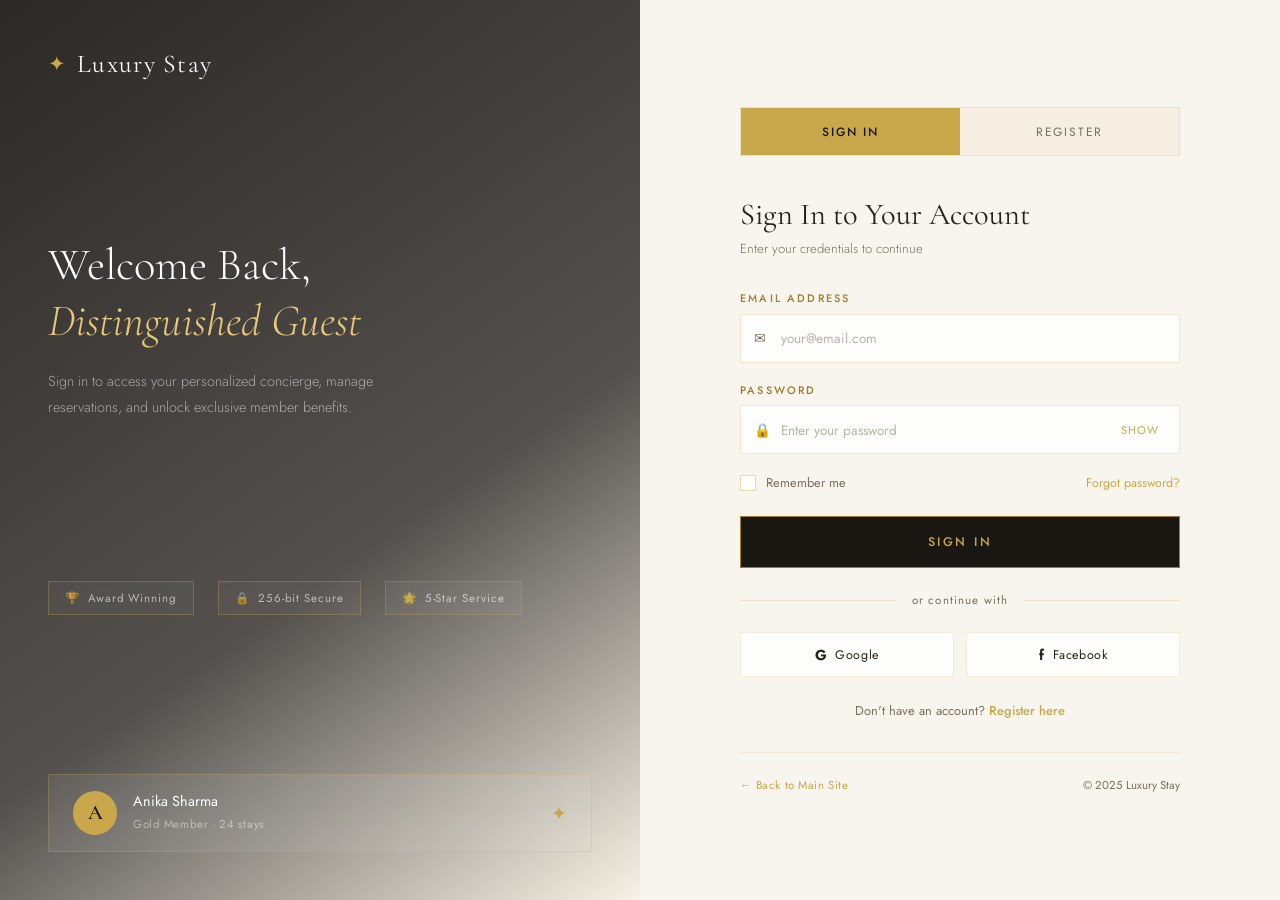
==== login.html @ 1ca8ef00 "Add files via upload" ====
<!DOCTYPE html>
<html lang="en">
<head>
  <meta charset="UTF-8"/>
  <meta name="viewport" content="width=device-width, initial-scale=1.0"/>
  <title>Luxury Stay — Sign In</title>
  <link rel="stylesheet" href="login.css"/>
  <link href="https://fonts.googleapis.com/css2?family=Cormorant+Garamond:ital,wght@0,300;0,400;0,600;1,300;1,400&family=Jost:wght@300;400;500&display=swap" rel="stylesheet"/>
</head>
<body>

  <!-- BACKGROUND PANELS -->
  <div class="bg-split">
    <div class="bg-left">
      <div class="bg-img" style="background-image:url('https://images.unsplash.com/photo-1520250497591-112f2f40a3f4?w=1200')"></div>
      <div class="bg-left-overlay"></div>
      <div class="bg-left-content">
        <div class="brand">
          <span class="logo-symbol">✦</span>
          <span class="logo-text">Luxury Stay</span>
        </div>
        <div class="tagline">
          <h2>Welcome Back,<br/><em>Distinguished Guest</em></h2>
          <p>Sign in to access your personalized concierge, manage reservations, and unlock exclusive member benefits.</p>
        </div>
        <div class="trust-badges">
          <div class="badge"><span>🏆</span><span>Award Winning</span></div>
          <div class="badge"><span>🔒</span><span>256-bit Secure</span></div>
          <div class="badge"><span>🌟</span><span>5-Star Service</span></div>
        </div>
        <div class="floating-card">
          <div class="fc-avatar">A</div>
          <div class="fc-text">
            <strong>Anika Sharma</strong>
            <span>Gold Member · 24 stays</span>
          </div>
          <div class="fc-badge">✦</div>
        </div>
      </div>
    </div>

    <div class="bg-right">
      <div class="form-container">

        <!-- TAB SWITCHER -->
        <div class="tab-switcher">
          <button class="tab active" id="tabLogin" onclick="switchTab('login')">Sign In</button>
          <button class="tab" id="tabRegister" onclick="switchTab('register')">Register</button>
          <div class="tab-slider" id="tabSlider"></div>
        </div>

        <!-- LOGIN FORM -->
        <div class="auth-form" id="loginForm">
          <div class="form-header">
            <h3>Sign In to Your Account</h3>
            <p>Enter your credentials to continue</p>
          </div>

          <form onsubmit="handleLogin(event)">
            <div class="field-group">
              <label>Email Address</label>
              <div class="input-wrap">
                <span class="input-icon">✉</span>
                <input type="email" id="loginEmail" placeholder="your@email.com" required autocomplete="email"/>
              </div>
            </div>

            <div class="field-group">
              <label>Password</label>
              <div class="input-wrap">
                <span class="input-icon">🔒</span>
                <input type="password" id="loginPassword" placeholder="Enter your password" required autocomplete="current-password"/>
                <button type="button" class="toggle-pw" onclick="togglePassword('loginPassword', this)">Show</button>
              </div>
            </div>

            <div class="form-extras">
              <label class="remember-me">
                <input type="checkbox" id="rememberMe"/>
                <span class="checkmark"></span>
                Remember me
              </label>
              <a href="#" class="forgot-link" onclick="showForgot()">Forgot password?</a>
            </div>

            <button type="submit" class="btn-auth" id="loginBtn">
              <span class="btn-text">Sign In</span>
              <span class="btn-loader" style="display:none">⟳</span>
            </button>

            <div class="divider"><span>or continue with</span></div>

            <div class="social-auth">
              <button type="button" class="social-auth-btn" onclick="socialLogin('Google')">
                <span>G</span> Google
              </button>
              <button type="button" class="social-auth-btn" onclick="socialLogin('Facebook')">
                <span>f</span> Facebook
              </button>
            </div>
          </form>

          <p class="switch-text">Don't have an account? <a onclick="switchTab('register')">Register here</a></p>
        </div>

        <!-- REGISTER FORM -->
        <div class="auth-form hidden" id="registerForm">
          <div class="form-header">
            <h3>Create Your Account</h3>
            <p>Join thousands of luxury travelers</p>
          </div>

          <form onsubmit="handleRegister(event)">
            <div class="field-row">
              <div class="field-group">
                <label>First Name</label>
                <div class="input-wrap">
                  <span class="input-icon">👤</span>
                  <input type="text" placeholder="First name" required/>
                </div>
              </div>
              <div class="field-group">
                <label>Last Name</label>
                <div class="input-wrap">
                  <input type="text" placeholder="Last name" required/>
                </div>
              </div>
            </div>

            <div class="field-group">
              <label>Email Address</label>
              <div class="input-wrap">
                <span class="input-icon">✉</span>
                <input type="email" id="regEmail" placeholder="your@email.com" required/>
              </div>
            </div>

            <div class="field-group">
              <label>Phone Number</label>
              <div class="input-wrap">
                <span class="input-icon">📱</span>
                <input type="tel" placeholder="+91 00000 00000"/>
              </div>
            </div>

            <div class="field-group">
              <label>Password</label>
              <div class="input-wrap">
                <span class="input-icon">🔒</span>
                <input type="password" id="regPassword" placeholder="Min. 8 characters" required oninput="checkStrength(this.value)"/>
                <button type="button" class="toggle-pw" onclick="togglePassword('regPassword', this)">Show</button>
              </div>
              <div class="pw-strength" id="pwStrength">
                <div class="strength-bar"><div class="strength-fill" id="strengthFill"></div></div>
                <span id="strengthLabel"></span>
              </div>
            </div>

            <div class="field-group">
              <label>Confirm Password</label>
              <div class="input-wrap">
                <span class="input-icon">🔒</span>
                <input type="password" id="regConfirm" placeholder="Repeat password" required/>
              </div>
            </div>

            <label class="terms-check">
              <input type="checkbox" required/>
              <span class="checkmark"></span>
              I agree to the <a href="#">Terms & Conditions</a> and <a href="#">Privacy Policy</a>
            </label>

            <button type="submit" class="btn-auth">
              <span class="btn-text">Create Account</span>
            </button>
          </form>

          <p class="switch-text">Already have an account? <a onclick="switchTab('login')">Sign in</a></p>
        </div>

        <!-- FORGOT PASSWORD -->
        <div class="auth-form hidden" id="forgotForm">
          <div class="form-header">
            <button class="back-btn" onclick="showLogin()">← Back</button>
            <h3>Reset Password</h3>
            <p>Enter your email to receive a reset link</p>
          </div>
          <form onsubmit="handleForgot(event)">
            <div class="field-group">
              <label>Email Address</label>
              <div class="input-wrap">
                <span class="input-icon">✉</span>
                <input type="email" placeholder="your@email.com" required/>
              </div>
            </div>
            <button type="submit" class="btn-auth">Send Reset Link</button>
          </form>
          <div class="forgot-success hidden" id="forgotSuccess">
            <span>📧</span>
            <p>Reset link sent! Check your inbox.</p>
          </div>
        </div>

        <!-- SUCCESS STATE -->
        <div class="login-success hidden" id="loginSuccess">
          <div class="success-icon">✦</div>
          <h3>Welcome Back!</h3>
          <p>Redirecting to your dashboard...</p>
          <div class="success-bar"><div class="success-fill" id="successFill"></div></div>
        </div>

        <div class="form-footer">
          <a href="index.html">← Back to Main Site</a>
          <span>© 2025 Luxury Stay</span>
        </div>
      </div>
    </div>
  </div>

  <script src="login.js"></script>
</body>
</html>
---- login.css ----
/* ========================================
   LUXURY STAY — LOGIN PAGE CSS
======================================== */
@import url('https://fonts.googleapis.com/css2?family=Cormorant+Garamond:ital,wght@0,300;0,400;0,600;1,300;1,400&family=Jost:wght@300;400;500&display=swap');

:root {
  --gold: #C9A84C;
  --gold-light: #e8c97a;
  --gold-dark: #9e7d2e;
  --cream: #F8F4EE;
  --dark: #1a1612;
  --dark-alt: #221e18;
  --dark-mid: #2e2820;
  --text-dark: #2a2218;
  --text-muted: #7a6e5f;
  --white: #ffffff;
  --font-display: 'Cormorant Garamond', serif;
  --font-body: 'Jost', sans-serif;
  --transition: all 0.4s cubic-bezier(0.25, 0.46, 0.45, 0.94);
  --shadow-gold: 0 8px 30px rgba(201,168,76,0.25);
}

*, *::before, *::after { margin: 0; padding: 0; box-sizing: border-box; }

html, body {
  height: 100%;
  font-family: var(--font-body);
  overflow: hidden;
}

/* SPLIT LAYOUT */
.bg-split {
  display: grid;
  grid-template-columns: 1fr 1fr;
  height: 100vh;
}

/* LEFT PANEL */
.bg-left {
  position: relative;
  overflow: hidden;
}

.bg-img {
  position: absolute;
  inset: 0;
  background-size: cover;
  background-position: center;
  animation: slowZoom 20s ease-in-out infinite alternate;
}

@keyframes slowZoom {
  from { transform: scale(1); }
  to   { transform: scale(1.08); }
}

.bg-left-overlay {
  position: absolute;
  inset: 0;
  background: linear-gradient(
    145deg,
    rgba(26,22,18,0.92) 0%,
    rgba(26,22,18,0.75) 60%,
    rgba(201,168,76,0.15) 100%
  );
}

.bg-left-content {
  position: relative;
  z-index: 2;
  height: 100%;
  display: flex;
  flex-direction: column;
  justify-content: space-between;
  padding: 3rem;
}

.brand {
  display: flex;
  align-items: center;
  gap: 0.7rem;
}

.logo-symbol {
  color: var(--gold);
  font-size: 1.3rem;
  animation: spin 8s linear infinite;
}

@keyframes spin {
  from { transform: rotate(0deg); }
  to   { transform: rotate(360deg); }
}

.logo-text {
  font-family: var(--font-display);
  font-size: 1.6rem;
  font-weight: 400;
  color: var(--white);
  letter-spacing: 0.05em;
}

.tagline h2 {
  font-family: var(--font-display);
  font-size: clamp(2rem, 3.5vw, 3rem);
  font-weight: 300;
  color: var(--white);
  line-height: 1.25;
  margin-bottom: 1.2rem;
}

.tagline h2 em {
  font-style: italic;
  color: var(--gold-light);
}

.tagline p {
  font-size: 0.9rem;
  color: rgba(255,255,255,0.55);
  line-height: 1.8;
  font-weight: 300;
  max-width: 380px;
}

.trust-badges {
  display: flex;
  gap: 1.5rem;
  flex-wrap: wrap;
}

.badge {
  display: flex;
  align-items: center;
  gap: 0.5rem;
  padding: 0.5rem 1rem;
  border: 1px solid rgba(201,168,76,0.3);
  font-size: 0.72rem;
  letter-spacing: 0.08em;
  color: rgba(255,255,255,0.6);
  backdrop-filter: blur(4px);
  background: rgba(255,255,255,0.04);
}

/* Floating member card */
.floating-card {
  display: flex;
  align-items: center;
  gap: 1rem;
  padding: 1rem 1.5rem;
  background: rgba(255,255,255,0.07);
  border: 1px solid rgba(201,168,76,0.25);
  backdrop-filter: blur(12px);
  animation: floatCard 4s ease-in-out infinite;
}

@keyframes floatCard {
  0%, 100% { transform: translateY(0); }
  50%       { transform: translateY(-8px); }
}

.fc-avatar {
  width: 44px;
  height: 44px;
  border-radius: 50%;
  background: var(--gold);
  color: var(--dark);
  display: flex;
  align-items: center;
  justify-content: center;
  font-family: var(--font-display);
  font-size: 1.3rem;
  font-weight: 600;
  flex-shrink: 0;
}

.fc-text strong {
  display: block;
  color: var(--white);
  font-size: 0.9rem;
  font-weight: 400;
}

.fc-text span {
  font-size: 0.72rem;
  color: rgba(255,255,255,0.45);
  letter-spacing: 0.05em;
}

.fc-badge {
  margin-left: auto;
  color: var(--gold);
  font-size: 1.2rem;
}

/* RIGHT PANEL */
.bg-right {
  background: var(--cream);
  display: flex;
  align-items: center;
  justify-content: center;
  overflow-y: auto;
  padding: 2rem;
}

.form-container {
  width: 100%;
  max-width: 440px;
  animation: slideUp 0.6s ease forwards;
}

@keyframes slideUp {
  from { opacity: 0; transform: translateY(30px); }
  to   { opacity: 1; transform: translateY(0); }
}

/* TAB SWITCHER */
.tab-switcher {
  display: flex;
  position: relative;
  background: rgba(201,168,76,0.08);
  border: 1px solid rgba(201,168,76,0.2);
  margin-bottom: 2.5rem;
  overflow: hidden;
}

.tab {
  flex: 1;
  padding: 0.9rem;
  background: none;
  border: none;
  font-family: var(--font-body);
  font-size: 0.75rem;
  letter-spacing: 0.15em;
  text-transform: uppercase;
  color: var(--text-muted);
  cursor: pointer;
  position: relative;
  z-index: 1;
  transition: color 0.3s ease;
}

.tab.active { color: var(--dark); font-weight: 500; }

.tab-slider {
  position: absolute;
  top: 0;
  left: 0;
  width: 50%;
  height: 100%;
  background: var(--gold);
  transition: transform 0.4s cubic-bezier(0.25, 0.46, 0.45, 0.94);
  z-index: 0;
}

.tab-slider.right { transform: translateX(100%); }

/* FORM HEADER */
.form-header {
  margin-bottom: 2rem;
}

.form-header h3 {
  font-family: var(--font-display);
  font-size: 1.9rem;
  font-weight: 400;
  color: var(--text-dark);
  margin-bottom: 0.4rem;
}

.form-header p {
  font-size: 0.82rem;
  color: var(--text-muted);
  font-weight: 300;
}

.back-btn {
  background: none;
  border: none;
  color: var(--gold);
  font-family: var(--font-body);
  font-size: 0.8rem;
  cursor: pointer;
  margin-bottom: 0.8rem;
  padding: 0;
  display: block;
  letter-spacing: 0.1em;
}

/* FIELD GROUPS */
.field-group {
  margin-bottom: 1.2rem;
}

.field-row {
  display: grid;
  grid-template-columns: 1fr 1fr;
  gap: 1rem;
}

.field-group label {
  display: block;
  font-size: 0.68rem;
  letter-spacing: 0.2em;
  text-transform: uppercase;
  color: var(--gold-dark);
  margin-bottom: 0.45rem;
  font-weight: 500;
}

.input-wrap {
  position: relative;
  display: flex;
  align-items: center;
}

.input-icon {
  position: absolute;
  left: 0.9rem;
  font-size: 0.85rem;
  color: var(--text-muted);
  pointer-events: none;
  z-index: 1;
}

.input-wrap input {
  width: 100%;
  padding: 0.85rem 1rem 0.85rem 2.5rem;
  border: 1px solid rgba(201,168,76,0.25);
  background: rgba(255,255,255,0.8);
  font-family: var(--font-body);
  font-size: 0.85rem;
  color: var(--text-dark);
  outline: none;
  transition: border-color 0.3s ease, background 0.3s ease, box-shadow 0.3s ease;
}

.input-wrap input:focus {
  border-color: var(--gold);
  background: var(--white);
  box-shadow: 0 0 0 3px rgba(201,168,76,0.1);
}

.input-wrap input::placeholder { color: rgba(122,110,95,0.5); }

.toggle-pw {
  position: absolute;
  right: 0.9rem;
  background: none;
  border: none;
  font-size: 0.7rem;
  letter-spacing: 0.1em;
  text-transform: uppercase;
  color: var(--gold);
  cursor: pointer;
  font-family: var(--font-body);
  padding: 0.2rem 0.4rem;
  transition: color 0.2s;
}

.toggle-pw:hover { color: var(--gold-dark); }

/* PASSWORD STRENGTH */
.pw-strength {
  margin-top: 0.5rem;
  display: flex;
  align-items: center;
  gap: 0.8rem;
}

.strength-bar {
  flex: 1;
  height: 3px;
  background: rgba(201,168,76,0.15);
  border-radius: 2px;
  overflow: hidden;
}

.strength-fill {
  height: 100%;
  width: 0%;
  transition: width 0.4s ease, background 0.4s ease;
  border-radius: 2px;
}

#strengthLabel {
  font-size: 0.68rem;
  letter-spacing: 0.1em;
  text-transform: uppercase;
  color: var(--text-muted);
  min-width: 50px;
}

/* FORM EXTRAS */
.form-extras {
  display: flex;
  align-items: center;
  justify-content: space-between;
  margin-bottom: 1.5rem;
}

.remember-me, .terms-check {
  display: flex;
  align-items: center;
  gap: 0.6rem;
  font-size: 0.8rem;
  color: var(--text-muted);
  cursor: pointer;
  user-select: none;
}

.remember-me input, .terms-check input {
  position: absolute;
  opacity: 0;
  width: 0; height: 0;
}

.checkmark {
  width: 16px;
  height: 16px;
  border: 1px solid rgba(201,168,76,0.4);
  background: rgba(255,255,255,0.8);
  display: inline-block;
  flex-shrink: 0;
  position: relative;
  transition: all 0.2s ease;
}

.remember-me input:checked ~ .checkmark,
.terms-check input:checked ~ .checkmark {
  background: var(--gold);
  border-color: var(--gold);
}

.remember-me input:checked ~ .checkmark::after,
.terms-check input:checked ~ .checkmark::after {
  content: '✓';
  position: absolute;
  top: 50%; left: 50%;
  transform: translate(-50%, -50%);
  font-size: 0.65rem;
  color: var(--dark);
  font-weight: 600;
}

.terms-check { margin-bottom: 1.5rem; }
.terms-check a { color: var(--gold); text-decoration: none; }

.forgot-link {
  font-size: 0.78rem;
  color: var(--gold);
  text-decoration: none;
  transition: color 0.2s;
  cursor: pointer;
}

.forgot-link:hover { color: var(--gold-dark); }

/* AUTH BUTTON */
.btn-auth {
  width: 100%;
  padding: 1rem;
  background: var(--dark);
  color: var(--gold);
  border: 1px solid var(--gold-dark);
  font-family: var(--font-body);
  font-size: 0.78rem;
  letter-spacing: 0.2em;
  text-transform: uppercase;
  cursor: pointer;
  transition: var(--transition);
  font-weight: 500;
  position: relative;
  overflow: hidden;
}

.btn-auth::before {
  content: '';
  position: absolute;
  inset: 0;
  background: var(--gold);
  transform: translateX(-100%);
  transition: transform 0.4s ease;
  z-index: 0;
}

.btn-auth:hover::before { transform: translateX(0); }

.btn-auth:hover { color: var(--dark); border-color: var(--gold); }

.btn-text, .btn-loader {
  position: relative;
  z-index: 1;
}

.btn-loader {
  animation: spin 1s linear infinite;
  display: inline-block;
}

/* DIVIDER */
.divider {
  display: flex;
  align-items: center;
  gap: 1rem;
  margin: 1.5rem 0;
  color: var(--text-muted);
  font-size: 0.72rem;
  letter-spacing: 0.1em;
}

.divider::before, .divider::after {
  content: '';
  flex: 1;
  height: 1px;
  background: rgba(201,168,76,0.2);
}

/* SOCIAL AUTH */
.social-auth {
  display: grid;
  grid-template-columns: 1fr 1fr;
  gap: 0.8rem;
  margin-bottom: 1.5rem;
}

.social-auth-btn {
  padding: 0.7rem;
  background: rgba(255,255,255,0.8);
  border: 1px solid rgba(201,168,76,0.2);
  font-family: var(--font-body);
  font-size: 0.78rem;
  color: var(--text-dark);
  cursor: pointer;
  transition: var(--transition);
  display: flex;
  align-items: center;
  justify-content: center;
  gap: 0.5rem;
  letter-spacing: 0.05em;
}

.social-auth-btn span {
  font-weight: 700;
  font-size: 0.9rem;
}

.social-auth-btn:hover {
  border-color: var(--gold);
  background: var(--white);
  transform: translateY(-2px);
}

/* SWITCH TEXT */
.switch-text {
  text-align: center;
  font-size: 0.8rem;
  color: var(--text-muted);
  margin-top: 1.5rem;
}

.switch-text a {
  color: var(--gold);
  cursor: pointer;
  text-decoration: none;
  font-weight: 500;
}

/* HIDDEN / VISIBLE */
.hidden { display: none !important; }
.auth-form.visible { display: block; }

/* FORGOT SUCCESS */
.forgot-success {
  text-align: center;
  padding: 2rem;
  border: 1px solid rgba(201,168,76,0.2);
  background: rgba(201,168,76,0.05);
  margin-top: 1.5rem;
}

.forgot-success span { font-size: 2rem; display: block; margin-bottom: 0.8rem; }
.forgot-success p { font-size: 0.85rem; color: var(--text-muted); }

/* LOGIN SUCCESS */
.login-success {
  text-align: center;
  padding: 2rem 1rem;
  animation: slideUp 0.4s ease;
}

.success-icon {
  width: 80px;
  height: 80px;
  background: var(--gold);
  border-radius: 50%;
  display: flex;
  align-items: center;
  justify-content: center;
  font-size: 2rem;
  color: var(--dark);
  margin: 0 auto 1.5rem;
  animation: successPop 0.5s cubic-bezier(0.175, 0.885, 0.32, 1.275) forwards;
}

@keyframes successPop {
  from { transform: scale(0); }
  to   { transform: scale(1); }
}

.login-success h3 {
  font-family: var(--font-display);
  font-size: 2rem;
  color: var(--text-dark);
  margin-bottom: 0.5rem;
}

.login-success p {
  font-size: 0.85rem;
  color: var(--text-muted);
  margin-bottom: 1.5rem;
}

.success-bar {
  height: 3px;
  background: rgba(201,168,76,0.15);
  border-radius: 2px;
  overflow: hidden;
}

.success-fill {
  height: 100%;
  background: var(--gold);
  width: 0%;
  transition: width 2.5s linear;
  border-radius: 2px;
}

/* FORM FOOTER */
.form-footer {
  display: flex;
  justify-content: space-between;
  align-items: center;
  margin-top: 2rem;
  padding-top: 1.5rem;
  border-top: 1px solid rgba(201,168,76,0.15);
  font-size: 0.72rem;
  color: var(--text-muted);
}

.form-footer a {
  color: var(--gold);
  text-decoration: none;
  transition: color 0.2s;
  letter-spacing: 0.05em;
}

.form-footer a:hover { color: var(--gold-dark); }

/* INPUT ERROR STATE */
.input-wrap input.error {
  border-color: #e87878;
  background: rgba(232,120,120,0.05);
}

.error-msg {
  font-size: 0.72rem;
  color: #c0392b;
  margin-top: 0.3rem;
  display: none;
}

.error-msg.show { display: block; }

/* RESPONSIVE */
@media (max-width: 900px) {
  .bg-split { grid-template-columns: 1fr; }
  .bg-left { display: none; }
  .bg-right { height: 100vh; }
  .form-container { padding: 1rem; }
}

@media (max-width: 480px) {
  .field-row { grid-template-columns: 1fr; }
  .social-auth { grid-template-columns: 1fr; }
}
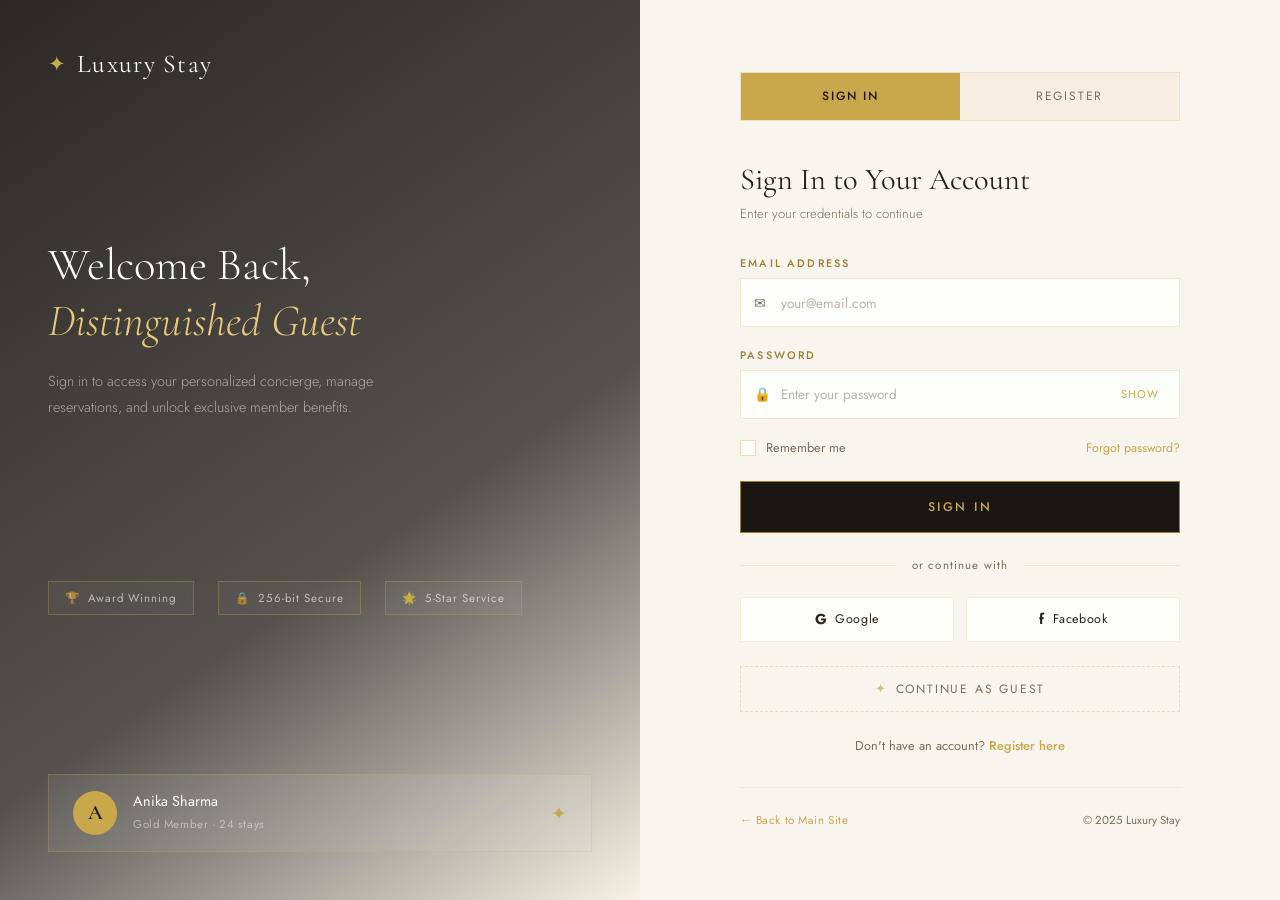
==== commit 40971550: "Add files via upload" ====
--- a/login.html
+++ b/login.html
@@ -98,6 +98,10 @@
                 <span>f</span> Facebook
               </button>
             </div>
+
+            <button type="button" class="btn-guest" onclick="guestLogin()">
+              <span class="guest-icon">✦</span> Continue as Guest
+            </button>
           </form>
 
           <p class="switch-text">Don't have an account? <a onclick="switchTab('register')">Register here</a></p>
--- a/login.css
+++ b/login.css
@@ -683,3 +683,36 @@
   .field-row { grid-template-columns: 1fr; }
   .social-auth { grid-template-columns: 1fr; }
 }
+
+/* GUEST LOGIN BUTTON */
+.btn-guest {
+  width: 100%;
+  padding: 0.8rem;
+  background: transparent;
+  color: var(--text-muted);
+  border: 1px dashed rgba(201,168,76,0.3);
+  font-family: var(--font-body);
+  font-size: 0.75rem;
+  letter-spacing: 0.15em;
+  text-transform: uppercase;
+  cursor: pointer;
+  transition: var(--transition);
+  font-weight: 400;
+  margin-top: 0.5rem;
+  display: flex;
+  align-items: center;
+  justify-content: center;
+  gap: 0.5rem;
+}
+
+.btn-guest:hover {
+  border-color: var(--gold);
+  color: var(--gold);
+  background: rgba(201,168,76,0.05);
+}
+
+.guest-icon {
+  font-size: 0.8rem;
+  color: var(--gold);
+  opacity: 0.7;
+}
